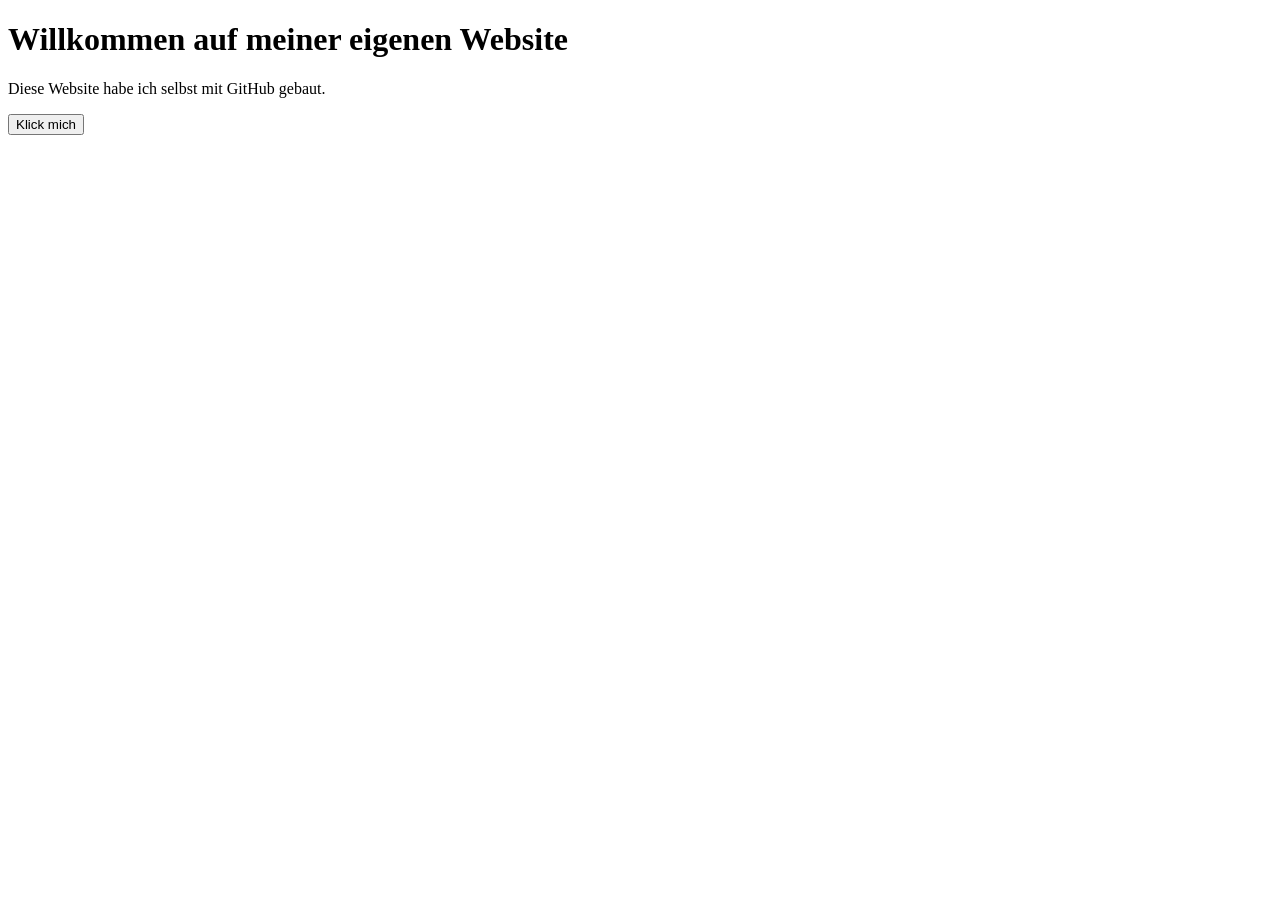
==== index.html @ 1fb0191b "Create index.html" ====
<!DOCTYPE html>
<html lang="de">
<head>
  <meta charset="UTF-8">
  <title>Meine eigene Website</title>
  <link rel="stylesheet" href="style.css">
</head>
<body>
  <header>
    <h1>Willkommen auf meiner eigenen Website</h1>
  </header>

  <main>
    <p>Diese Website habe ich selbst mit GitHub gebaut.</p>
    <button onclick="sayHello()">Klick mich</button>
  </main>

  <script src="script.js"></script>
</body>
</html>
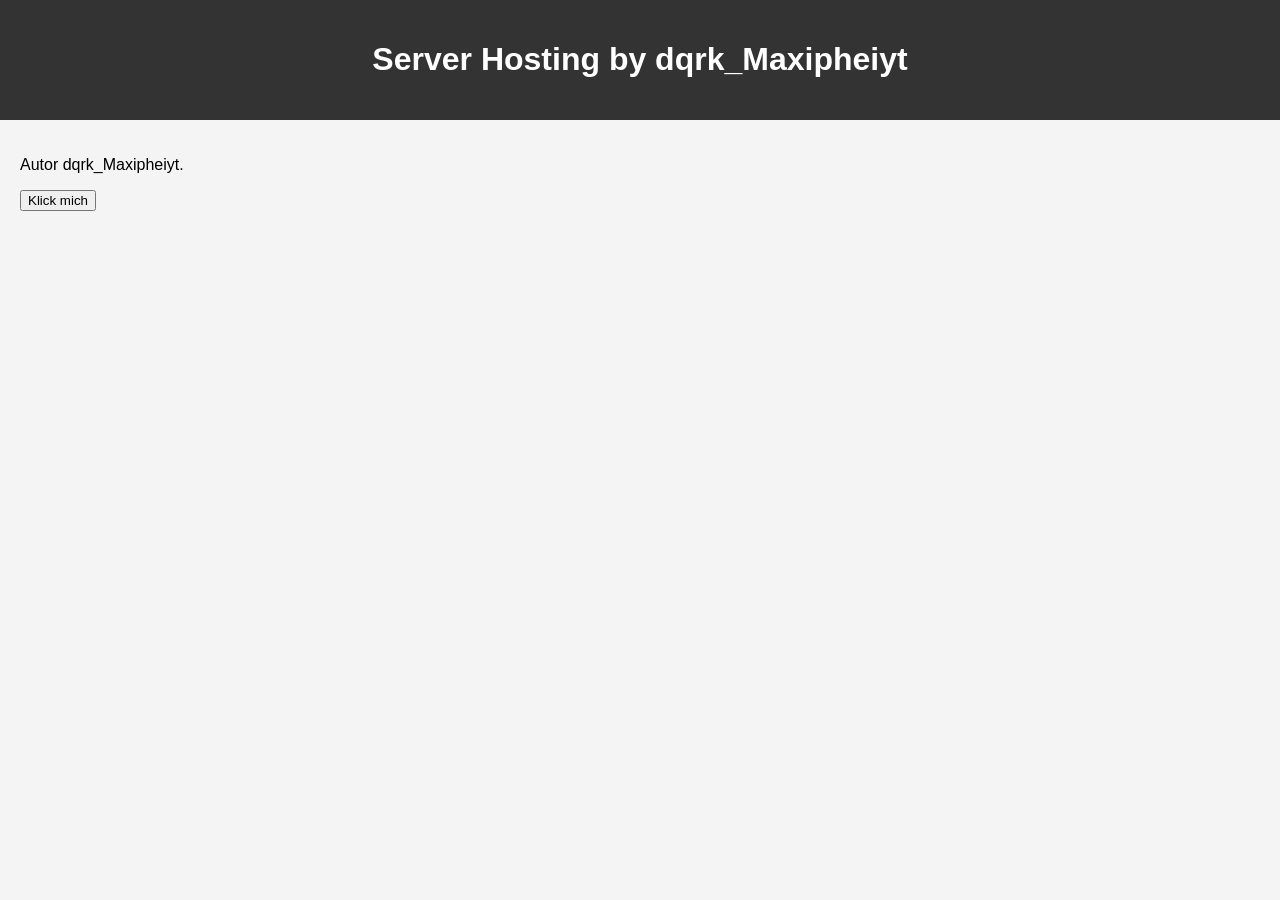
==== commit 467b0f4a: "Update index.html" ====
--- a/index.html
+++ b/index.html
@@ -2,16 +2,16 @@
 <html lang="de">
 <head>
   <meta charset="UTF-8">
-  <title>Meine eigene Website</title>
+  <title>Server Hosting by dqrk_Maxipheiyt</title>
   <link rel="stylesheet" href="style.css">
 </head>
 <body>
   <header>
-    <h1>Willkommen auf meiner eigenen Website</h1>
+    <h1>Server Hosting by dqrk_Maxipheiyt</h1>
   </header>
 
   <main>
-    <p>Diese Website habe ich selbst mit GitHub gebaut.</p>
+    <p>Autor dqrk_Maxipheiyt.</p>
     <button onclick="sayHello()">Klick mich</button>
   </main>
 
--- a/style.css
+++ b/style.css
@@ -0,0 +1,17 @@
+body {
+  font-family: Arial, sans-serif;
+  background: #f4f4f4;
+  margin: 0;
+  padding: 0;
+}
+
+header {
+  background: #333;
+  color: white;
+  padding: 20px;
+  text-align: center;
+}
+
+main {
+  padding: 20px;
+}
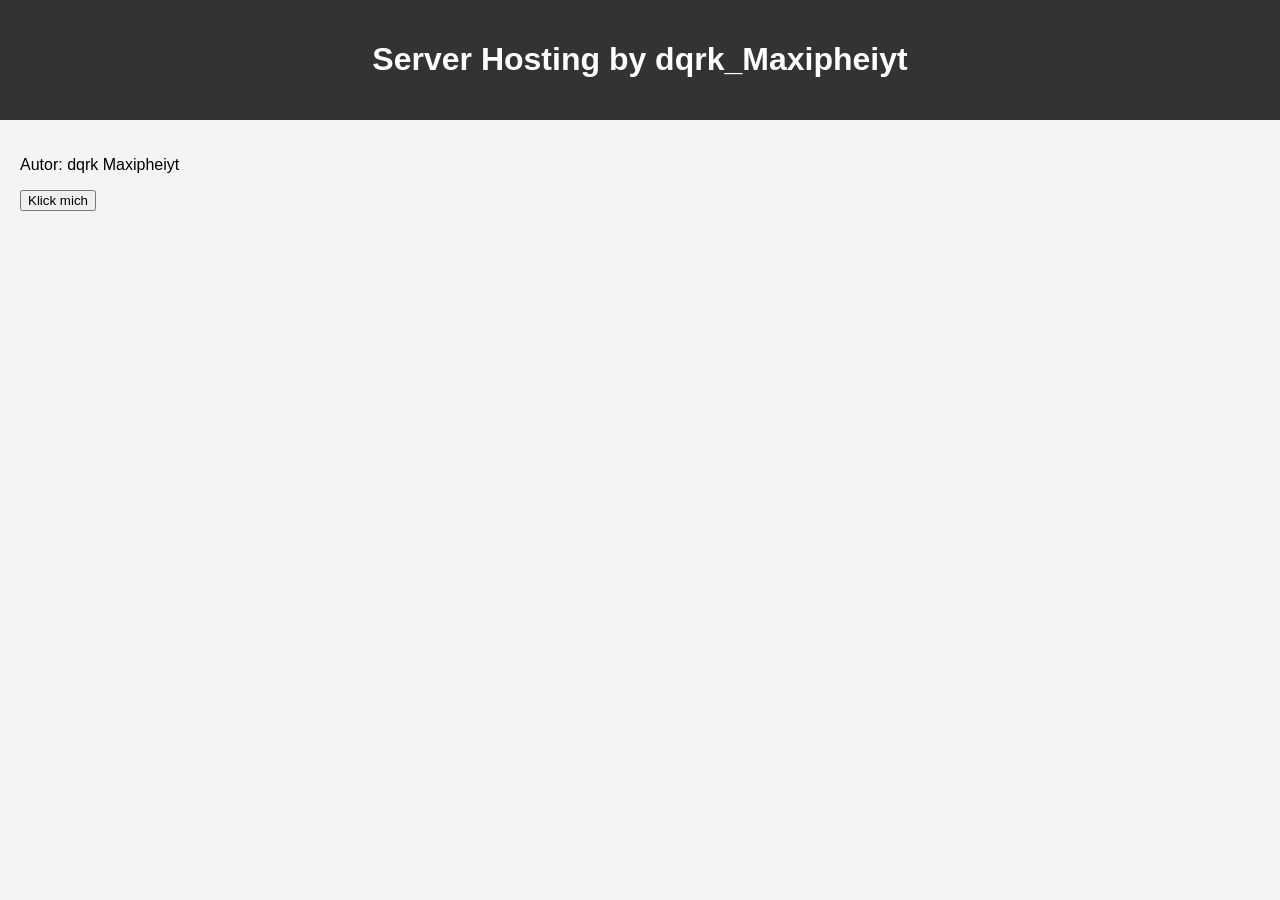
==== commit b9669de9: "Update index.html" ====
--- a/index.html
+++ b/index.html
@@ -11,10 +11,11 @@
   </header>
 
   <main>
-    <p>Autor dqrk_Maxipheiyt.</p>
+    <p>Autor: dqrk Maxipheiyt</p>
     <button onclick="sayHello()">Klick mich</button>
   </main>
 
   <script src="script.js"></script>
 </body>
 </html>
+
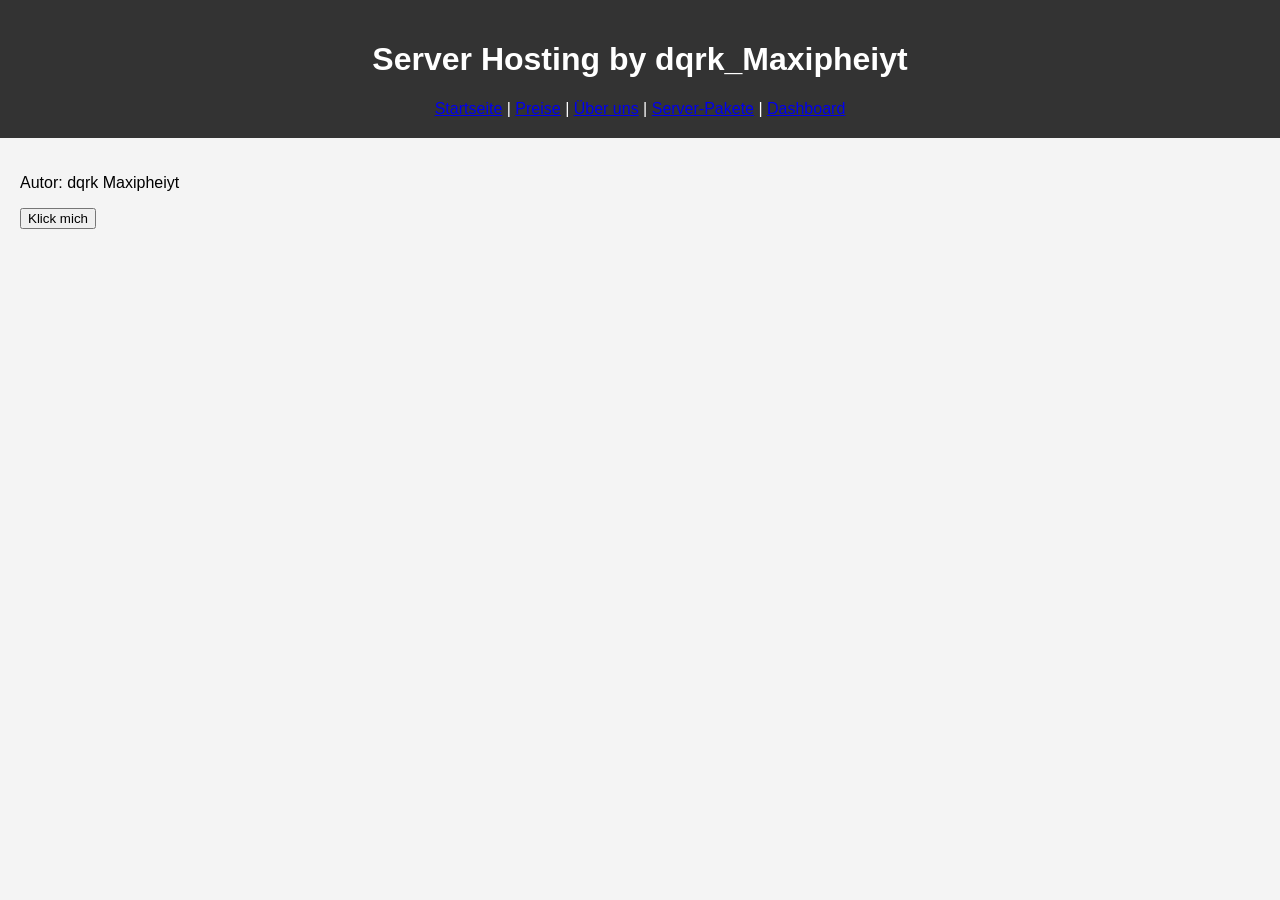
==== commit e9559f90: "Update index.html" ====
--- a/index.html
+++ b/index.html
@@ -7,8 +7,16 @@
 </head>
 <body>
   <header>
-    <h1>Server Hosting by dqrk_Maxipheiyt</h1>
-  </header>
+  <h1>Server Hosting by dqrk_Maxipheiyt</h1>
+  <nav>
+    <a href="index.html">Startseite</a> |
+    <a href="preise.html">Preise</a> |
+    <a href="ueber-uns.html">Über uns</a> |
+    <a href="server-pakete.html">Server‑Pakete</a> |
+    <a href="dashboard.html">Dashboard</a>
+  </nav>
+</header>
+
 
   <main>
     <p>Autor: dqrk Maxipheiyt</p>
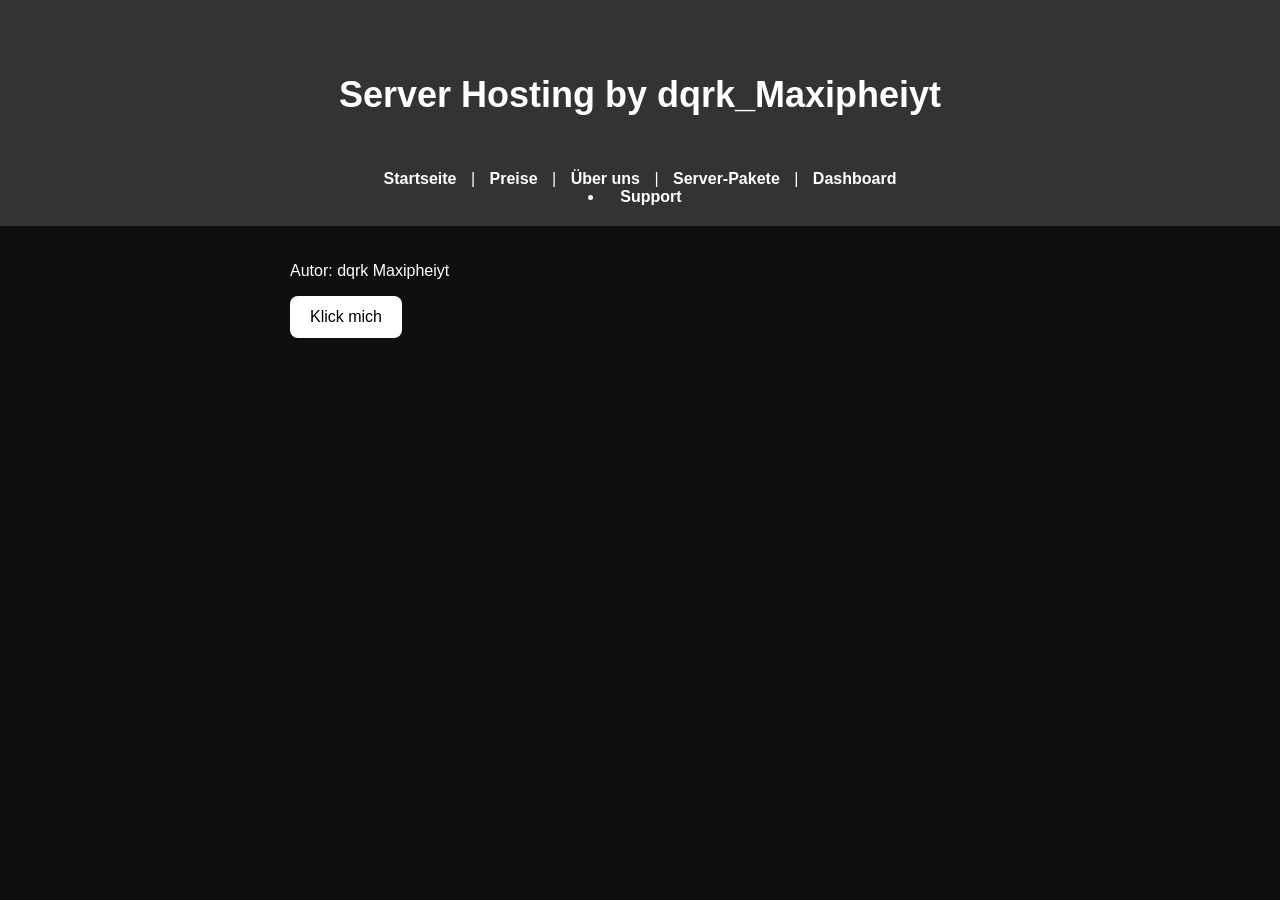
==== commit 97ce42c0: "Update index.html" ====
--- a/index.html
+++ b/index.html
@@ -14,6 +14,7 @@
     <a href="ueber-uns.html">Über uns</a> |
     <a href="server-pakete.html">Server‑Pakete</a> |
     <a href="dashboard.html">Dashboard</a>
+    <li><a href="support.html">Support</a></li>
   </nav>
 </header>
 
--- a/style.css
+++ b/style.css
@@ -15,3 +15,212 @@
 main {
   padding: 20px;
 }
+.paket {
+  background: #1e1e1e;
+  padding: 20px;
+  margin: 20px 0;
+  border-radius: 12px;
+  border: 1px solid #333;
+  box-shadow: 0 0 10px rgba(0,0,0,0.3);
+}
+
+.paket h3 {
+  margin-top: 0;
+  font-size: 22px;
+}
+
+.paket p {
+  margin: 5px 0;
+}
+
+.paket strong {
+  color: #4caf50;
+  font-size: 18px;
+}
+
+.paket .info {
+  color: orange;
+  font-size: 14px;
+}
+
+main {
+  max-width: 700px;
+  margin: auto;
+}
+button {
+  background-color: white;
+  color: black;
+  padding: 12px 20px;
+  border: none;
+  border-radius: 8px;
+  font-size: 16px;
+  cursor: pointer;
+  transition: 0.2s;
+}
+
+button:hover {
+  background-color: #e6e6e6;
+}
+nav a {
+  color: white;
+  text-decoration: none;
+  font-weight: bold;
+  margin: 0 10px;
+}
+
+nav a:hover {
+  color: #cccccc;
+}
+.paket {
+  color: white;
+}
+.paket, 
+.paket h3, 
+.paket p, 
+.paket strong {
+  color: white !important;
+}
+.abo-btn {
+  background: white;
+  color: black;
+  padding: 10px 15px;
+  border-radius: 8px;
+  border: none;
+  cursor: pointer;
+  font-weight: bold;
+}
+
+.abo-btn:hover {
+  background: #e6e6e6;
+}
+main a {
+  color: white !important;
+}
+/* Allgemeines Layout */
+body {
+  background: #0f0f0f;
+  font-family: Arial, sans-serif;
+  color: white;
+  margin: 0;
+  padding: 0;
+}
+
+header h1 {
+  text-align: center;
+  padding: 30px 0;
+  font-size: 36px;
+  color: #ffffff;
+}
+
+/* Paket-Karten */
+.paket {
+  background: #1a1a1a;
+  padding: 25px;
+  margin: 25px auto;
+  border-radius: 16px;
+  border: 1px solid #2b2b2b;
+  max-width: 700px;
+  transition: 0.25s;
+  box-shadow: 0 0 15px rgba(0,0,0,0.4);
+}
+
+.paket:hover {
+  transform: translateY(-5px);
+  box-shadow: 0 0 25px rgba(0,0,0,0.6);
+}
+
+/* Titel */
+.paket h3 {
+  font-size: 26px;
+  margin-bottom: 10px;
+}
+
+/* Vorteile */
+.paket h4 {
+  margin-top: 15px;
+  font-size: 18px;
+  color: #4cafef;
+}
+
+.paket ul {
+  padding-left: 20px;
+}
+
+.paket ul li {
+  margin: 5px 0;
+  color: #dcdcdc;
+}
+
+/* Preis */
+.paket strong {
+  font-size: 20px;
+  color: #4caf50;
+}
+
+/* Buttons */
+.abo-btn {
+  margin-top: 15px;
+  background: #4cafef;
+  color: black;
+  padding: 12px 20px;
+  border: none;
+  border-radius: 10px;
+  cursor: pointer;
+  font-size: 16px;
+  font-weight: bold;
+  transition: 0.2s;
+}
+
+.abo-btn:hover {
+  background: #76c7ff;
+}
+
+/* Zurück-Link */
+main a {
+  color: #4cafef;
+  font-weight: bold;
+  text-decoration: none;
+}
+
+main a:hover {
+  text-decoration: underline;
+}
+
+.paket {
+  background: #1a1a1a;
+  padding: 25px;
+  margin: 25px auto;
+  border-radius: 16px;
+  border: 1px solid #2b2b2b;
+  max-width: 700px;
+  transition: 0.25s;
+  box-shadow: 0 0 15px rgba(0,0,0,0.4);
+}
+
+.paket:hover {
+  transform: translateY(-5px);
+  box-shadow: 0 0 25px rgba(0,0,0,0.6);
+}
+
+.abo-btn {
+  margin-top: 15px;
+  background: #4cafef;
+  color: black;
+  padding: 12px 20px;
+  border: none;
+  border-radius: 10px;
+  cursor: pointer;
+  font-size: 16px;
+  font-weight: bold;
+  transition: 0.2s;
+}
+
+.abo-btn:hover {
+  background: #76c7ff;
+}
+
+main a {
+  color: #4cafef;
+  font-weight: bold;
+  text-decoration: none;
+}
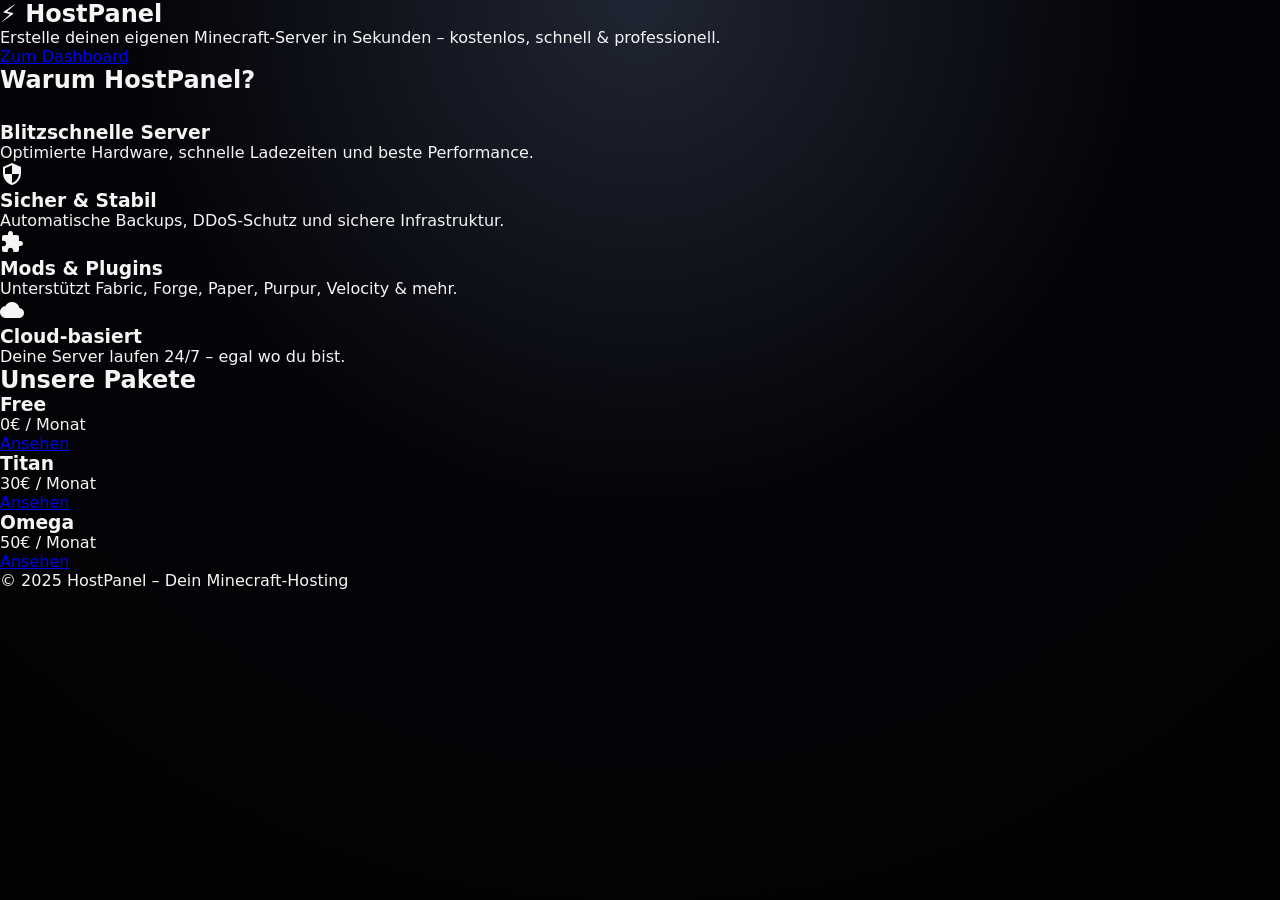
==== commit f57d8be3: "Update index.html" ====
--- a/index.html
+++ b/index.html
@@ -2,29 +2,87 @@
 <html lang="de">
 <head>
   <meta charset="UTF-8">
-  <title>Server Hosting by dqrk_Maxipheiyt</title>
+  <title>Startseite – HostPanel</title>
   <link rel="stylesheet" href="style.css">
+  <link href="https://fonts.googleapis.com/icon?family=Material+Icons" rel="stylesheet">
 </head>
 <body>
-  <header>
-  <h1>Server Hosting by dqrk_Maxipheiyt</h1>
-  <nav>
-    <a href="index.html">Startseite</a> |
-    <a href="preise.html">Preise</a> |
-    <a href="ueber-uns.html">Über uns</a> |
-    <a href="server-pakete.html">Server‑Pakete</a> |
-    <a href="dashboard.html">Dashboard</a>
-    <li><a href="support.html">Support</a></li>
-  </nav>
-</header>
 
+<!-- HERO SECTION -->
+<section class="hero">
+  <div class="hero-content">
+    <h1>⚡ HostPanel</h1>
+    <p>Erstelle deinen eigenen Minecraft‑Server in Sekunden – kostenlos, schnell & professionell.</p>
+    <a href="dashboard.html" class="hero-btn">Zum Dashboard</a>
+  </div>
+</section>
 
-  <main>
-    <p>Autor: dqrk Maxipheiyt</p>
-    <button onclick="sayHello()">Klick mich</button>
-  </main>
+<!-- FEATURES -->
+<section class="features">
+  <h2>Warum HostPanel?</h2>
 
-  <script src="script.js"></script>
+  <div class="feature-grid">
+
+    <div class="feature-card">
+      <span class="material-icons">speed</span>
+      <h3>Blitzschnelle Server</h3>
+      <p>Optimierte Hardware, schnelle Ladezeiten und beste Performance.</p>
+    </div>
+
+    <div class="feature-card">
+      <span class="material-icons">security</span>
+      <h3>Sicher & Stabil</h3>
+      <p>Automatische Backups, DDoS‑Schutz und sichere Infrastruktur.</p>
+    </div>
+
+    <div class="feature-card">
+      <span class="material-icons">extension</span>
+      <h3>Mods & Plugins</h3>
+      <p>Unterstützt Fabric, Forge, Paper, Purpur, Velocity & mehr.</p>
+    </div>
+
+    <div class="feature-card">
+      <span class="material-icons">cloud</span>
+      <h3>Cloud‑basiert</h3>
+      <p>Deine Server laufen 24/7 – egal wo du bist.</p>
+    </div>
+
+  </div>
+</section>
+
+<!-- PRICING PREVIEW -->
+<section class="pricing-preview">
+  <h2>Unsere Pakete</h2>
+
+  <div class="pricing-grid">
+
+    <div class="pricing-card">
+      <h3>Free</h3>
+      <p>0€ / Monat</p>
+      <a href="server-pakete.html" class="pricing-btn">Ansehen</a>
+    </div>
+
+    <div class="pricing-card premium">
+      <h3>Titan</h3>
+      <p>30€ / Monat</p>
+      <a href="server-pakete.html" class="pricing-btn">Ansehen</a>
+    </div>
+
+    <div class="pricing-card omega">
+      <h3>Omega</h3>
+      <p>50€ / Monat</p>
+      <a href="server-pakete.html" class="pricing-btn">Ansehen</a>
+    </div>
+
+  </div>
+</section>
+
+<!-- FOOTER -->
+<footer>
+  <p>© 2025 HostPanel – Dein Minecraft‑Hosting</p>
+</footer>
+
 </body>
 </html>
 
+
--- a/style.css
+++ b/style.css
@@ -1,226 +1,250 @@
-body {
-  font-family: Arial, sans-serif;
-  background: #f4f4f4;
+/* ===== Grundlayout ===== */
+
+* {
   margin: 0;
   padding: 0;
-}
-
-header {
-  background: #333;
-  color: white;
+  box-sizing: border-box;
+  font-family: system-ui, sans-serif;
+}
+
+body {
+  background: radial-gradient(circle at top, #202533 0, #050509 45%, #020204 100%);
+  color: #f5f5f5;
+  min-height: 100vh;
+}
+
+/* ===== SIDEBAR ===== */
+
+.sidebar {
+  position: fixed;
+  left: 0;
+  top: 0;
+  width: 230px;
+  height: 100%;
+  background: #0b0b0f;
+  border-right: 1px solid #222;
   padding: 20px;
+  box-shadow: 0 0 20px rgba(0,0,0,0.6);
+}
+
+.sidebar .logo {
+  color: #4cafef;
+  margin-bottom: 20px;
+}
+
+.sidebar nav a {
+  display: flex;
+  align-items: center;
+  gap: 10px;
+  color: #ddd;
+  text-decoration: none;
+  padding: 10px;
+  border-radius: 8px;
+  margin-bottom: 8px;
+  transition: 0.2s;
+}
+
+.sidebar nav a:hover {
+  background: #1a1a1a;
+  color: #fff;
+}
+
+/* ===== MAIN CONTENT ===== */
+
+.content {
+  margin-left: 260px;
+  padding: 25px;
+}
+
+/* ===== Profil Button ===== */
+
+.profile-button {
+  position: fixed;
+  top: 15px;
+  right: 20px;
+  cursor: pointer;
+  z-index: 999;
+}
+
+.profile-button .material-icons {
+  font-size: 38px;
+  color: #4cafef;
+  transition: 0.2s;
+}
+
+.profile-button:hover .material-icons {
+  color: #63c2ff;
+  transform: scale(1.1);
+}
+
+/* ===== Profil Popup ===== */
+
+.profile-popup {
+  position: fixed;
+  top: 70px;
+  right: 20px;
+  background: #111;
+  border: 1px solid #333;
+  padding: 15px;
+  width: 200px;
+  border-radius: 12px;
+  display: none;
+  box-shadow: 0 0 20px rgba(0,150,255,0.4);
+  z-index: 999;
+}
+
+.profile-popup .avatar {
+  width: 70px;
+  height: 70px;
+  border-radius: 50%;
+  display: block;
+  margin: auto;
+}
+
+.rank-badge {
+  background: #4cafef;
+  padding: 4px 10px;
+  border-radius: 6px;
+  display: inline-block;
+  margin-top: 5px;
+}
+
+.profile-link {
+  display: block;
+  margin-top: 10px;
   text-align: center;
-}
-
-main {
+  background: #4cafef;
+  padding: 8px;
+  border-radius: 8px;
+  text-decoration: none;
+  color: #000;
+  font-weight: bold;
+}
+
+/* ===== Server Grid ===== */
+
+.server-grid {
+  display: grid;
+  grid-template-columns: repeat(auto-fit, minmax(260px, 1fr));
+  gap: 18px;
+}
+
+/* ===== Server Cards ===== */
+
+.server-card {
+  background: #111;
+  border: 1px solid #333;
   padding: 20px;
-}
-.paket {
-  background: #1e1e1e;
-  padding: 20px;
-  margin: 20px 0;
   border-radius: 12px;
-  border: 1px solid #333;
-  box-shadow: 0 0 10px rgba(0,0,0,0.3);
-}
-
-.paket h3 {
-  margin-top: 0;
-  font-size: 22px;
-}
-
-.paket p {
-  margin: 5px 0;
-}
-
-.paket strong {
-  color: #4caf50;
-  font-size: 18px;
-}
-
-.paket .info {
-  color: orange;
-  font-size: 14px;
-}
-
-main {
-  max-width: 700px;
-  margin: auto;
-}
+  transition: 0.25s ease;
+  position: relative;
+  overflow: hidden;
+}
+
+.server-card:hover {
+  transform: translateY(-6px);
+  box-shadow: 0 0 35px rgba(0,150,255,0.5);
+}
+
+.server-card::before {
+  content: "";
+  position: absolute;
+  top: -50%;
+  left: -50%;
+  width: 200%;
+  height: 200%;
+  background: radial-gradient(circle, rgba(0,150,255,0.15), transparent 60%);
+  transform: rotate(25deg);
+  opacity: 0;
+  transition: opacity 0.4s ease;
+}
+
+.server-card:hover::before {
+  opacity: 1;
+}
+
+/* ===== Offline Glow (Rot) ===== */
+
+.server-offline {
+  border: 1px solid #ff4444 !important;
+  box-shadow: 0 0 25px rgba(255,68,68,0.5) !important;
+}
+
+/* ===== Premium Glow ===== */
+
+[data-plan="titan"] {
+  border: 1px solid #ffcc00;
+  box-shadow: 0 0 25px rgba(255,204,0,0.5);
+}
+
+[data-plan="omega"] {
+  border: 1px solid #ff00ff;
+  box-shadow: 0 0 30px rgba(255,0,255,0.5);
+}
+
+/* ===== Buttons ===== */
+
 button {
-  background-color: white;
-  color: black;
-  padding: 12px 20px;
+  background: #4cafef;
   border: none;
-  border-radius: 8px;
-  font-size: 16px;
+  color: #fff;
+  padding: 10px 14px;
+  border-radius: 8px;
   cursor: pointer;
+  font-weight: 600;
   transition: 0.2s;
 }
 
 button:hover {
-  background-color: #e6e6e6;
-}
-nav a {
-  color: white;
-  text-decoration: none;
-  font-weight: bold;
-  margin: 0 10px;
-}
-
-nav a:hover {
-  color: #cccccc;
-}
-.paket {
-  color: white;
-}
-.paket, 
-.paket h3, 
-.paket p, 
-.paket strong {
-  color: white !important;
-}
-.abo-btn {
-  background: white;
-  color: black;
-  padding: 10px 15px;
-  border-radius: 8px;
-  border: none;
-  cursor: pointer;
-  font-weight: bold;
-}
-
-.abo-btn:hover {
-  background: #e6e6e6;
-}
-main a {
-  color: white !important;
-}
-/* Allgemeines Layout */
-body {
-  background: #0f0f0f;
-  font-family: Arial, sans-serif;
-  color: white;
-  margin: 0;
-  padding: 0;
-}
-
-header h1 {
-  text-align: center;
-  padding: 30px 0;
-  font-size: 36px;
-  color: #ffffff;
-}
-
-/* Paket-Karten */
-.paket {
-  background: #1a1a1a;
-  padding: 25px;
-  margin: 25px auto;
-  border-radius: 16px;
-  border: 1px solid #2b2b2b;
-  max-width: 700px;
-  transition: 0.25s;
-  box-shadow: 0 0 15px rgba(0,0,0,0.4);
-}
-
-.paket:hover {
-  transform: translateY(-5px);
-  box-shadow: 0 0 25px rgba(0,0,0,0.6);
-}
-
-/* Titel */
-.paket h3 {
-  font-size: 26px;
-  margin-bottom: 10px;
-}
-
-/* Vorteile */
-.paket h4 {
-  margin-top: 15px;
-  font-size: 18px;
-  color: #4cafef;
-}
-
-.paket ul {
-  padding-left: 20px;
-}
-
-.paket ul li {
-  margin: 5px 0;
-  color: #dcdcdc;
-}
-
-/* Preis */
-.paket strong {
-  font-size: 20px;
-  color: #4caf50;
-}
-
-/* Buttons */
-.abo-btn {
-  margin-top: 15px;
-  background: #4cafef;
-  color: black;
-  padding: 12px 20px;
-  border: none;
+  transform: translateY(-2px);
+  box-shadow: 0 0 10px rgba(76,175,239,0.5);
+}
+
+button.warn {
+  background: #ff4444;
+}
+
+button.warn:hover {
+  background: #ff6666;
+  box-shadow: 0 0 10px rgba(255,68,68,0.6);
+}
+
+/* ===== Create Server ===== */
+
+.create-server input,
+.create-server select {
+  width: 100%;
+  padding: 11px;
+  margin: 7px 0;
+  border-radius: 8px;
+  border: 1px solid #333;
+  background: #101010;
+  color: #f5f5f5;
+}
+
+/* ===== Logs ===== */
+
+.logs-section pre {
+  background: #050505;
   border-radius: 10px;
-  cursor: pointer;
-  font-size: 16px;
-  font-weight: bold;
-  transition: 0.2s;
-}
-
-.abo-btn:hover {
-  background: #76c7ff;
-}
-
-/* Zurück-Link */
-main a {
-  color: #4cafef;
-  font-weight: bold;
-  text-decoration: none;
-}
-
-main a:hover {
-  text-decoration: underline;
-}
-
-.paket {
-  background: #1a1a1a;
-  padding: 25px;
-  margin: 25px auto;
-  border-radius: 16px;
-  border: 1px solid #2b2b2b;
-  max-width: 700px;
-  transition: 0.25s;
-  box-shadow: 0 0 15px rgba(0,0,0,0.4);
-}
-
-.paket:hover {
-  transform: translateY(-5px);
-  box-shadow: 0 0 25px rgba(0,0,0,0.6);
-}
-
-.abo-btn {
-  margin-top: 15px;
-  background: #4cafef;
-  color: black;
-  padding: 12px 20px;
-  border: none;
+  border: 1px solid #333;
+  padding: 18px;
+  height: 230px;
+  overflow-y: auto;
+  font-family: "Consolas", monospace;
+}
+
+/* ===== Mods ===== */
+
+.mods-upload {
+  display: flex;
+  gap: 10px;
+  margin-bottom: 15px;
+}
+
+.mods-list {
+  background: #080808;
   border-radius: 10px;
-  cursor: pointer;
-  font-size: 16px;
-  font-weight: bold;
-  transition: 0.2s;
-}
-
-.abo-btn:hover {
-  background: #76c7ff;
-}
-
-main a {
-  color: #4cafef;
-  font-weight: bold;
-  text-decoration: none;
-}
+  border: 1px solid #333;
+  padding: 15px;
+}
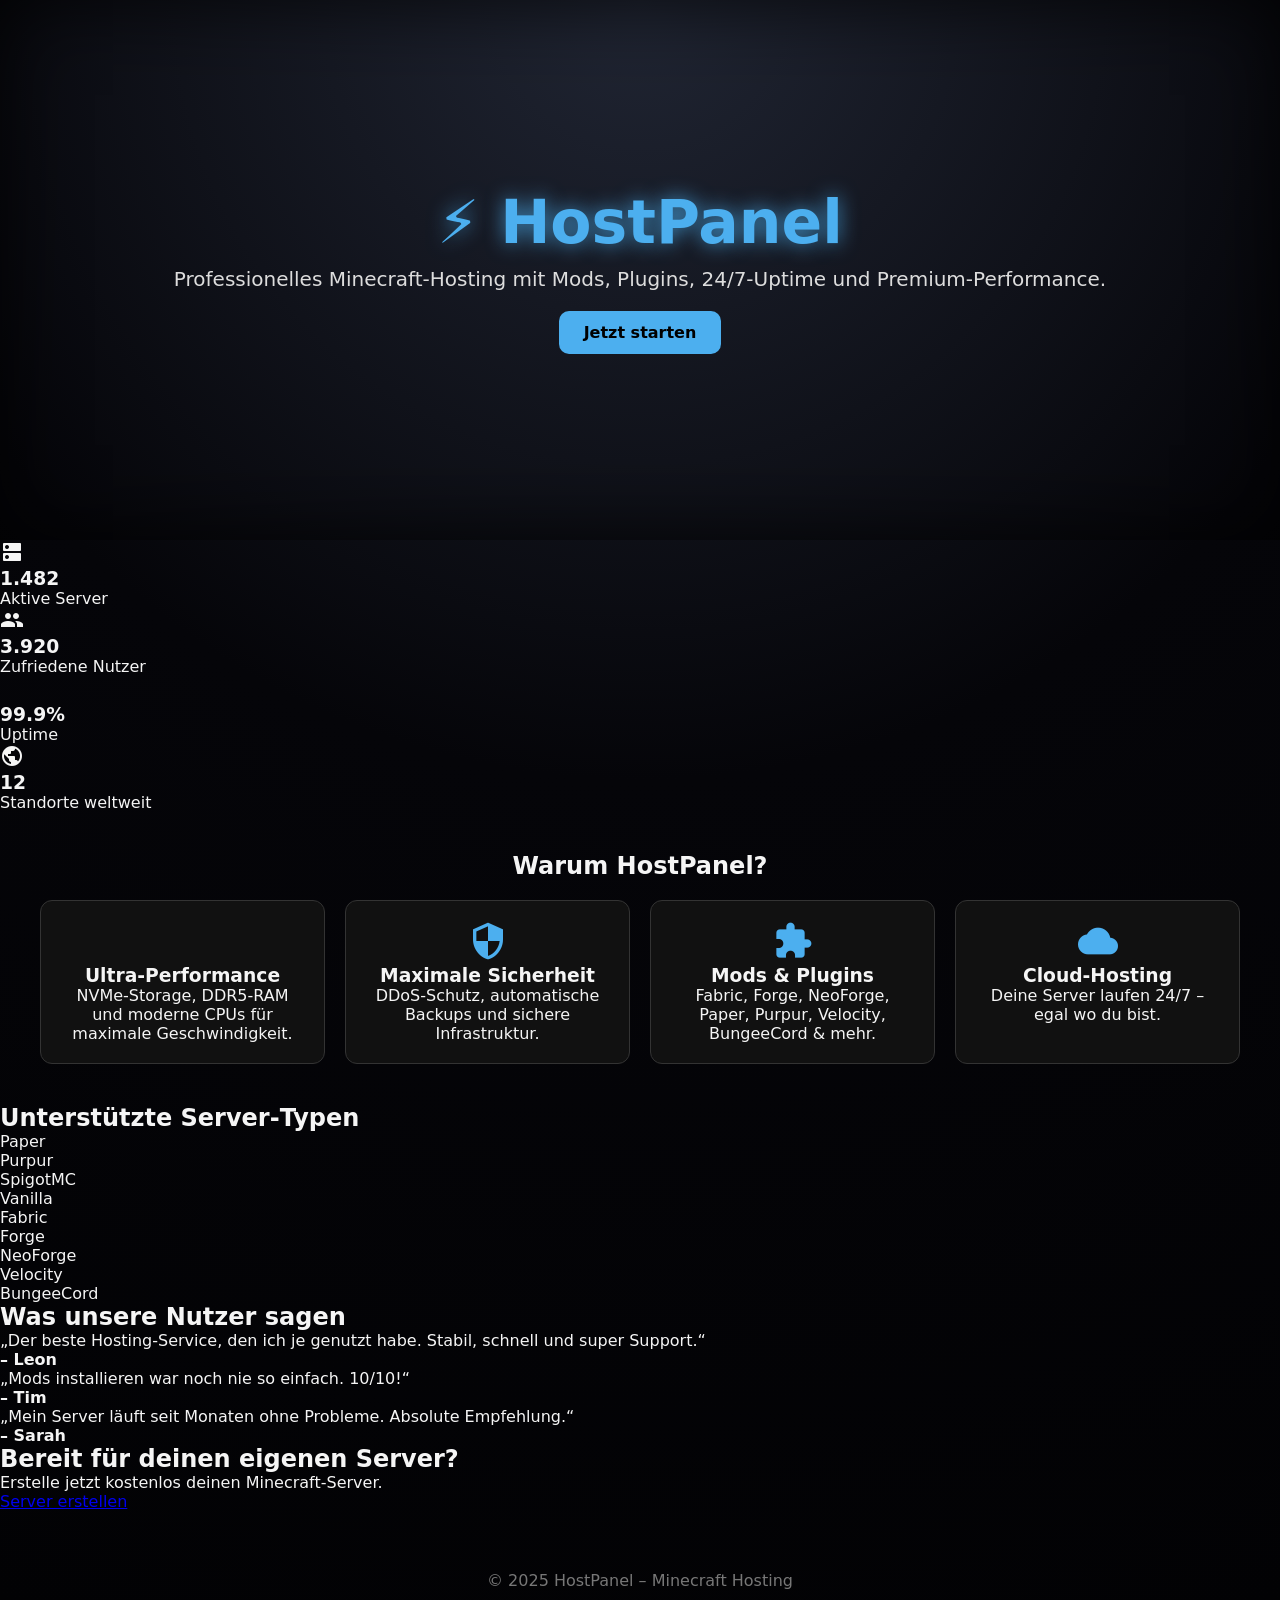
==== commit 4c69c099: "Update index.html" ====
--- a/index.html
+++ b/index.html
@@ -2,7 +2,7 @@
 <html lang="de">
 <head>
   <meta charset="UTF-8">
-  <title>Startseite – HostPanel</title>
+  <title>HostPanel – Minecraft Hosting</title>
   <link rel="stylesheet" href="style.css">
   <link href="https://fonts.googleapis.com/icon?family=Material+Icons" rel="stylesheet">
 </head>
@@ -12,8 +12,35 @@
 <section class="hero">
   <div class="hero-content">
     <h1>⚡ HostPanel</h1>
-    <p>Erstelle deinen eigenen Minecraft‑Server in Sekunden – kostenlos, schnell & professionell.</p>
-    <a href="dashboard.html" class="hero-btn">Zum Dashboard</a>
+    <p>Professionelles Minecraft‑Hosting mit Mods, Plugins, 24/7‑Uptime und Premium‑Performance.</p>
+    <a href="dashboard.html" class="hero-btn">Jetzt starten</a>
+  </div>
+</section>
+
+<!-- LIVE STATS -->
+<section class="stats">
+  <div class="stat-card">
+    <span class="material-icons">dns</span>
+    <h3>1.482</h3>
+    <p>Aktive Server</p>
+  </div>
+
+  <div class="stat-card">
+    <span class="material-icons">groups</span>
+    <h3>3.920</h3>
+    <p>Zufriedene Nutzer</p>
+  </div>
+
+  <div class="stat-card">
+    <span class="material-icons">speed</span>
+    <h3>99.9%</h3>
+    <p>Uptime</p>
+  </div>
+
+  <div class="stat-card">
+    <span class="material-icons">public</span>
+    <h3>12</h3>
+    <p>Standorte weltweit</p>
   </div>
 </section>
 
@@ -24,65 +51,86 @@
   <div class="feature-grid">
 
     <div class="feature-card">
-      <span class="material-icons">speed</span>
-      <h3>Blitzschnelle Server</h3>
-      <p>Optimierte Hardware, schnelle Ladezeiten und beste Performance.</p>
+      <span class="material-icons">bolt</span>
+      <h3>Ultra‑Performance</h3>
+      <p>NVMe‑Storage, DDR5‑RAM und moderne CPUs für maximale Geschwindigkeit.</p>
     </div>
 
     <div class="feature-card">
       <span class="material-icons">security</span>
-      <h3>Sicher & Stabil</h3>
-      <p>Automatische Backups, DDoS‑Schutz und sichere Infrastruktur.</p>
+      <h3>Maximale Sicherheit</h3>
+      <p>DDoS‑Schutz, automatische Backups und sichere Infrastruktur.</p>
     </div>
 
     <div class="feature-card">
       <span class="material-icons">extension</span>
       <h3>Mods & Plugins</h3>
-      <p>Unterstützt Fabric, Forge, Paper, Purpur, Velocity & mehr.</p>
+      <p>Fabric, Forge, NeoForge, Paper, Purpur, Velocity, BungeeCord & mehr.</p>
     </div>
 
     <div class="feature-card">
       <span class="material-icons">cloud</span>
-      <h3>Cloud‑basiert</h3>
+      <h3>Cloud‑Hosting</h3>
       <p>Deine Server laufen 24/7 – egal wo du bist.</p>
     </div>
 
   </div>
 </section>
 
-<!-- PRICING PREVIEW -->
-<section class="pricing-preview">
-  <h2>Unsere Pakete</h2>
+<!-- SERVER TYPES -->
+<section class="server-types">
+  <h2>Unterstützte Server‑Typen</h2>
 
-  <div class="pricing-grid">
+  <div class="type-grid">
 
-    <div class="pricing-card">
-      <h3>Free</h3>
-      <p>0€ / Monat</p>
-      <a href="server-pakete.html" class="pricing-btn">Ansehen</a>
+    <div class="type-card"><span>Paper</span></div>
+    <div class="type-card"><span>Purpur</span></div>
+    <div class="type-card"><span>SpigotMC</span></div>
+    <div class="type-card"><span>Vanilla</span></div>
+    <div class="type-card"><span>Fabric</span></div>
+    <div class="type-card"><span>Forge</span></div>
+    <div class="type-card"><span>NeoForge</span></div>
+    <div class="type-card"><span>Velocity</span></div>
+    <div class="type-card"><span>BungeeCord</span></div>
+
+  </div>
+</section>
+
+<!-- REVIEWS -->
+<section class="reviews">
+  <h2>Was unsere Nutzer sagen</h2>
+
+  <div class="review-grid">
+
+    <div class="review-card">
+      <p>„Der beste Hosting‑Service, den ich je genutzt habe. Stabil, schnell und super Support.“</p>
+      <h4>– Leon</h4>
     </div>
 
-    <div class="pricing-card premium">
-      <h3>Titan</h3>
-      <p>30€ / Monat</p>
-      <a href="server-pakete.html" class="pricing-btn">Ansehen</a>
+    <div class="review-card">
+      <p>„Mods installieren war noch nie so einfach. 10/10!“</p>
+      <h4>– Tim</h4>
     </div>
 
-    <div class="pricing-card omega">
-      <h3>Omega</h3>
-      <p>50€ / Monat</p>
-      <a href="server-pakete.html" class="pricing-btn">Ansehen</a>
+    <div class="review-card">
+      <p>„Mein Server läuft seit Monaten ohne Probleme. Absolute Empfehlung.“</p>
+      <h4>– Sarah</h4>
     </div>
 
   </div>
 </section>
 
+<!-- CTA -->
+<section class="cta">
+  <h2>Bereit für deinen eigenen Server?</h2>
+  <p>Erstelle jetzt kostenlos deinen Minecraft‑Server.</p>
+  <a href="dashboard.html" class="cta-btn">Server erstellen</a>
+</section>
+
 <!-- FOOTER -->
 <footer>
-  <p>© 2025 HostPanel – Dein Minecraft‑Hosting</p>
+  <p>© 2025 HostPanel – Minecraft Hosting</p>
 </footer>
 
 </body>
 </html>
-
-
--- a/style.css
+++ b/style.css
@@ -248,3 +248,133 @@
   border: 1px solid #333;
   padding: 15px;
 }
+/* ===== HERO SECTION ===== */
+
+.hero {
+  height: 60vh;
+  background: url('https://i.imgur.com/3ZQ3ZQF.jpeg') center/cover no-repeat;
+  display: flex;
+  align-items: center;
+  justify-content: center;
+  text-align: center;
+  padding: 40px;
+  box-shadow: inset 0 0 80px rgba(0,0,0,0.8);
+}
+
+.hero-content h1 {
+  font-size: 60px;
+  color: #4cafef;
+  text-shadow: 0 0 20px rgba(76,175,239,0.8);
+}
+
+.hero-content p {
+  font-size: 20px;
+  margin-top: 10px;
+  color: #ddd;
+}
+
+.hero-btn {
+  display: inline-block;
+  margin-top: 20px;
+  padding: 12px 25px;
+  background: #4cafef;
+  color: #000;
+  font-weight: bold;
+  border-radius: 10px;
+  text-decoration: none;
+  transition: 0.2s;
+}
+
+.hero-btn:hover {
+  background: #63c2ff;
+  box-shadow: 0 0 20px rgba(76,175,239,0.7);
+}
+
+/* ===== FEATURES ===== */
+
+.features {
+  padding: 40px;
+  text-align: center;
+}
+
+.feature-grid {
+  display: grid;
+  grid-template-columns: repeat(auto-fit, minmax(220px, 1fr));
+  gap: 20px;
+  margin-top: 20px;
+}
+
+.feature-card {
+  background: #111;
+  padding: 20px;
+  border-radius: 12px;
+  border: 1px solid #333;
+  transition: 0.25s;
+}
+
+.feature-card:hover {
+  transform: translateY(-5px);
+  box-shadow: 0 0 25px rgba(0,150,255,0.4);
+}
+
+.feature-card .material-icons {
+  font-size: 40px;
+  color: #4cafef;
+}
+
+/* ===== PRICING PREVIEW ===== */
+
+.pricing-preview {
+  padding: 40px;
+  text-align: center;
+}
+
+.pricing-grid {
+  display: grid;
+  grid-template-columns: repeat(auto-fit, minmax(220px, 1fr));
+  gap: 20px;
+  margin-top: 20px;
+}
+
+.pricing-card {
+  background: #111;
+  padding: 20px;
+  border-radius: 12px;
+  border: 1px solid #333;
+  transition: 0.25s;
+}
+
+.pricing-card:hover {
+  transform: translateY(-5px);
+  box-shadow: 0 0 25px rgba(0,150,255,0.4);
+}
+
+.pricing-card.premium {
+  border-color: #ffcc00;
+  box-shadow: 0 0 25px rgba(255,204,0,0.4);
+}
+
+.pricing-card.omega {
+  border-color: #ff00ff;
+  box-shadow: 0 0 25px rgba(255,0,255,0.4);
+}
+
+.pricing-btn {
+  display: inline-block;
+  margin-top: 15px;
+  padding: 10px 20px;
+  background: #4cafef;
+  color: #000;
+  border-radius: 8px;
+  text-decoration: none;
+  font-weight: bold;
+}
+
+/* ===== FOOTER ===== */
+
+footer {
+  text-align: center;
+  padding: 20px;
+  color: #777;
+  margin-top: 40px;
+}
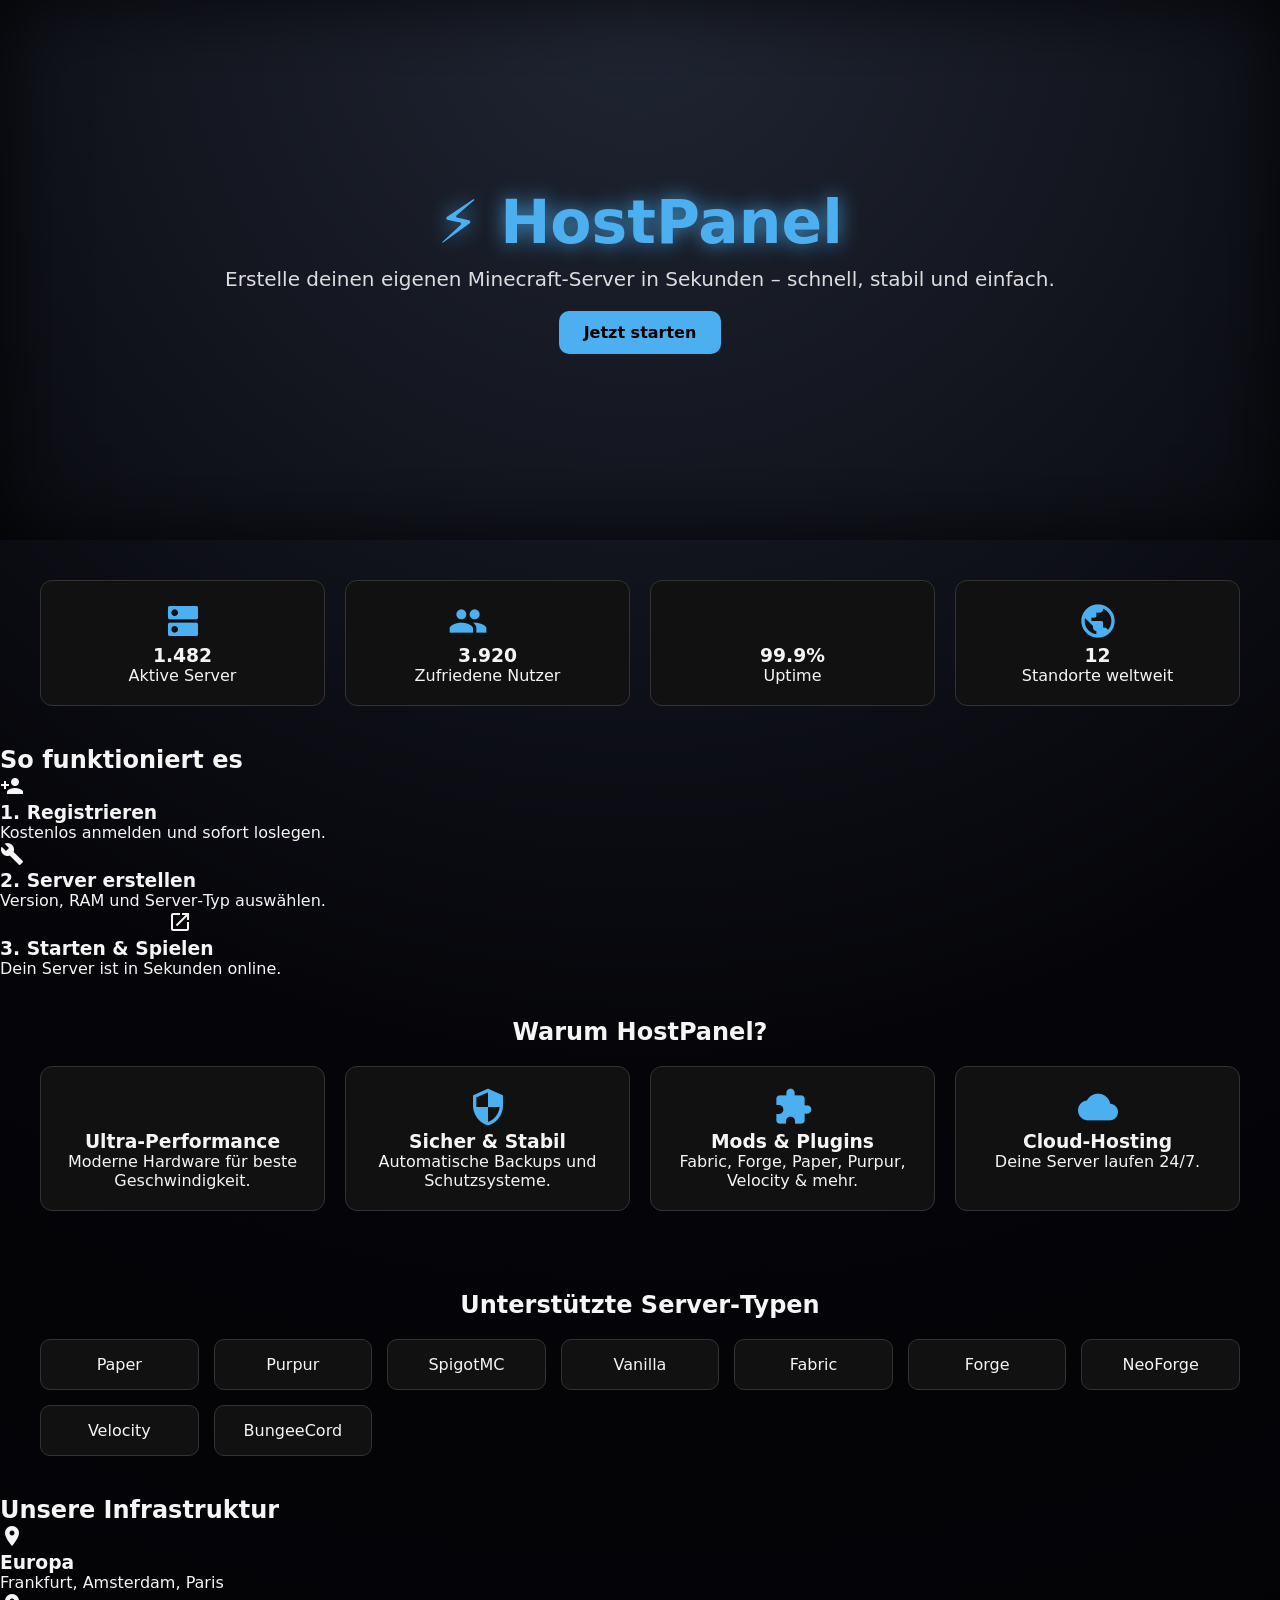
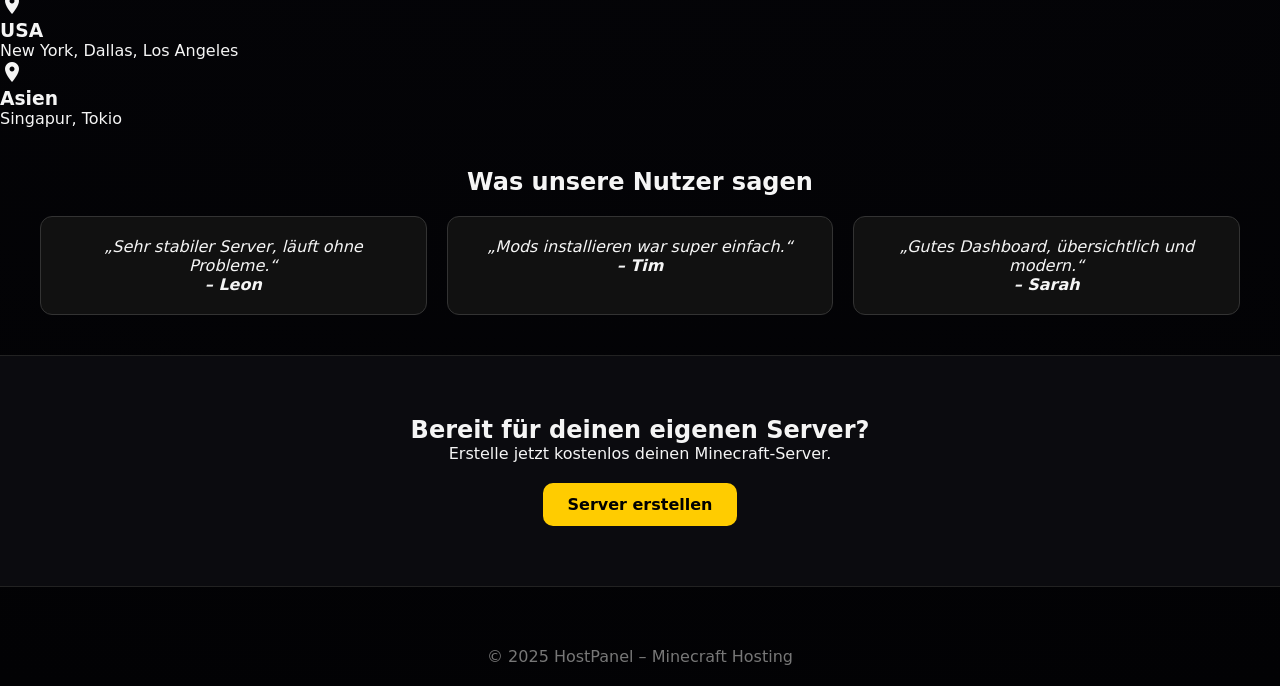
==== commit c27ea1f9: "Update index.html" ====
--- a/index.html
+++ b/index.html
@@ -12,7 +12,7 @@
 <section class="hero">
   <div class="hero-content">
     <h1>⚡ HostPanel</h1>
-    <p>Professionelles Minecraft‑Hosting mit Mods, Plugins, 24/7‑Uptime und Premium‑Performance.</p>
+    <p>Erstelle deinen eigenen Minecraft‑Server in Sekunden – schnell, stabil und einfach.</p>
     <a href="dashboard.html" class="hero-btn">Jetzt starten</a>
   </div>
 </section>
@@ -44,6 +44,31 @@
   </div>
 </section>
 
+<!-- HOW IT WORKS -->
+<section class="how">
+  <h2>So funktioniert es</h2>
+
+  <div class="how-grid">
+    <div class="how-card">
+      <span class="material-icons">person_add</span>
+      <h3>1. Registrieren</h3>
+      <p>Kostenlos anmelden und sofort loslegen.</p>
+    </div>
+
+    <div class="how-card">
+      <span class="material-icons">build</span>
+      <h3>2. Server erstellen</h3>
+      <p>Version, RAM und Server‑Typ auswählen.</p>
+    </div>
+
+    <div class="how-card">
+      <span class="material-icons">rocket_launch</span>
+      <h3>3. Starten & Spielen</h3>
+      <p>Dein Server ist in Sekunden online.</p>
+    </div>
+  </div>
+</section>
+
 <!-- FEATURES -->
 <section class="features">
   <h2>Warum HostPanel?</h2>
@@ -53,25 +78,25 @@
     <div class="feature-card">
       <span class="material-icons">bolt</span>
       <h3>Ultra‑Performance</h3>
-      <p>NVMe‑Storage, DDR5‑RAM und moderne CPUs für maximale Geschwindigkeit.</p>
+      <p>Moderne Hardware für beste Geschwindigkeit.</p>
     </div>
 
     <div class="feature-card">
       <span class="material-icons">security</span>
-      <h3>Maximale Sicherheit</h3>
-      <p>DDoS‑Schutz, automatische Backups und sichere Infrastruktur.</p>
+      <h3>Sicher & Stabil</h3>
+      <p>Automatische Backups und Schutzsysteme.</p>
     </div>
 
     <div class="feature-card">
       <span class="material-icons">extension</span>
       <h3>Mods & Plugins</h3>
-      <p>Fabric, Forge, NeoForge, Paper, Purpur, Velocity, BungeeCord & mehr.</p>
+      <p>Fabric, Forge, Paper, Purpur, Velocity & mehr.</p>
     </div>
 
     <div class="feature-card">
       <span class="material-icons">cloud</span>
       <h3>Cloud‑Hosting</h3>
-      <p>Deine Server laufen 24/7 – egal wo du bist.</p>
+      <p>Deine Server laufen 24/7.</p>
     </div>
 
   </div>
@@ -82,7 +107,6 @@
   <h2>Unterstützte Server‑Typen</h2>
 
   <div class="type-grid">
-
     <div class="type-card"><span>Paper</span></div>
     <div class="type-card"><span>Purpur</span></div>
     <div class="type-card"><span>SpigotMC</span></div>
@@ -92,7 +116,31 @@
     <div class="type-card"><span>NeoForge</span></div>
     <div class="type-card"><span>Velocity</span></div>
     <div class="type-card"><span>BungeeCord</span></div>
+  </div>
+</section>
 
+<!-- INFRASTRUCTURE -->
+<section class="infra">
+  <h2>Unsere Infrastruktur</h2>
+
+  <div class="infra-grid">
+    <div class="infra-card">
+      <span class="material-icons">location_on</span>
+      <h3>Europa</h3>
+      <p>Frankfurt, Amsterdam, Paris</p>
+    </div>
+
+    <div class="infra-card">
+      <span class="material-icons">location_on</span>
+      <h3>USA</h3>
+      <p>New York, Dallas, Los Angeles</p>
+    </div>
+
+    <div class="infra-card">
+      <span class="material-icons">location_on</span>
+      <h3>Asien</h3>
+      <p>Singapur, Tokio</p>
+    </div>
   </div>
 </section>
 
@@ -103,17 +151,17 @@
   <div class="review-grid">
 
     <div class="review-card">
-      <p>„Der beste Hosting‑Service, den ich je genutzt habe. Stabil, schnell und super Support.“</p>
+      <p>„Sehr stabiler Server, läuft ohne Probleme.“</p>
       <h4>– Leon</h4>
     </div>
 
     <div class="review-card">
-      <p>„Mods installieren war noch nie so einfach. 10/10!“</p>
+      <p>„Mods installieren war super einfach.“</p>
       <h4>– Tim</h4>
     </div>
 
     <div class="review-card">
-      <p>„Mein Server läuft seit Monaten ohne Probleme. Absolute Empfehlung.“</p>
+      <p>„Gutes Dashboard, übersichtlich und modern.“</p>
       <h4>– Sarah</h4>
     </div>
 
--- a/style.css
+++ b/style.css
@@ -378,3 +378,112 @@
   color: #777;
   margin-top: 40px;
 }
+/* ===== STATS ===== */
+
+.stats {
+  display: grid;
+  grid-template-columns: repeat(auto-fit, minmax(180px, 1fr));
+  gap: 20px;
+  padding: 40px;
+  text-align: center;
+}
+
+.stat-card {
+  background: #111;
+  padding: 20px;
+  border-radius: 12px;
+  border: 1px solid #333;
+  transition: 0.25s;
+}
+
+.stat-card:hover {
+  transform: translateY(-5px);
+  box-shadow: 0 0 25px rgba(0,150,255,0.4);
+}
+
+.stat-card .material-icons {
+  font-size: 40px;
+  color: #4cafef;
+}
+
+/* ===== SERVER TYPES ===== */
+
+.server-types {
+  padding: 40px;
+  text-align: center;
+}
+
+.type-grid {
+  display: grid;
+  grid-template-columns: repeat(auto-fit, minmax(140px, 1fr));
+  gap: 15px;
+  margin-top: 20px;
+}
+
+.type-card {
+  background: #111;
+  padding: 15px;
+  border-radius: 10px;
+  border: 1px solid #333;
+  transition: 0.25s;
+}
+
+.type-card:hover {
+  transform: translateY(-5px);
+  box-shadow: 0 0 25px rgba(255,204,0,0.4);
+}
+
+/* ===== REVIEWS ===== */
+
+.reviews {
+  padding: 40px;
+  text-align: center;
+}
+
+.review-grid {
+  display: grid;
+  grid-template-columns: repeat(auto-fit, minmax(260px, 1fr));
+  gap: 20px;
+  margin-top: 20px;
+}
+
+.review-card {
+  background: #111;
+  padding: 20px;
+  border-radius: 12px;
+  border: 1px solid #333;
+  font-style: italic;
+  transition: 0.25s;
+}
+
+.review-card:hover {
+  transform: translateY(-5px);
+  box-shadow: 0 0 25px rgba(255,68,68,0.4);
+}
+
+/* ===== CTA ===== */
+
+.cta {
+  padding: 60px;
+  text-align: center;
+  background: #0b0b0f;
+  border-top: 1px solid #222;
+  border-bottom: 1px solid #222;
+}
+
+.cta-btn {
+  display: inline-block;
+  margin-top: 20px;
+  padding: 12px 25px;
+  background: #ffcc00;
+  color: #000;
+  font-weight: bold;
+  border-radius: 10px;
+  text-decoration: none;
+  transition: 0.2s;
+}
+
+.cta-btn:hover {
+  background: #ffe066;
+  box-shadow: 0 0 20px rgba(255,204,0,0.7);
+}
